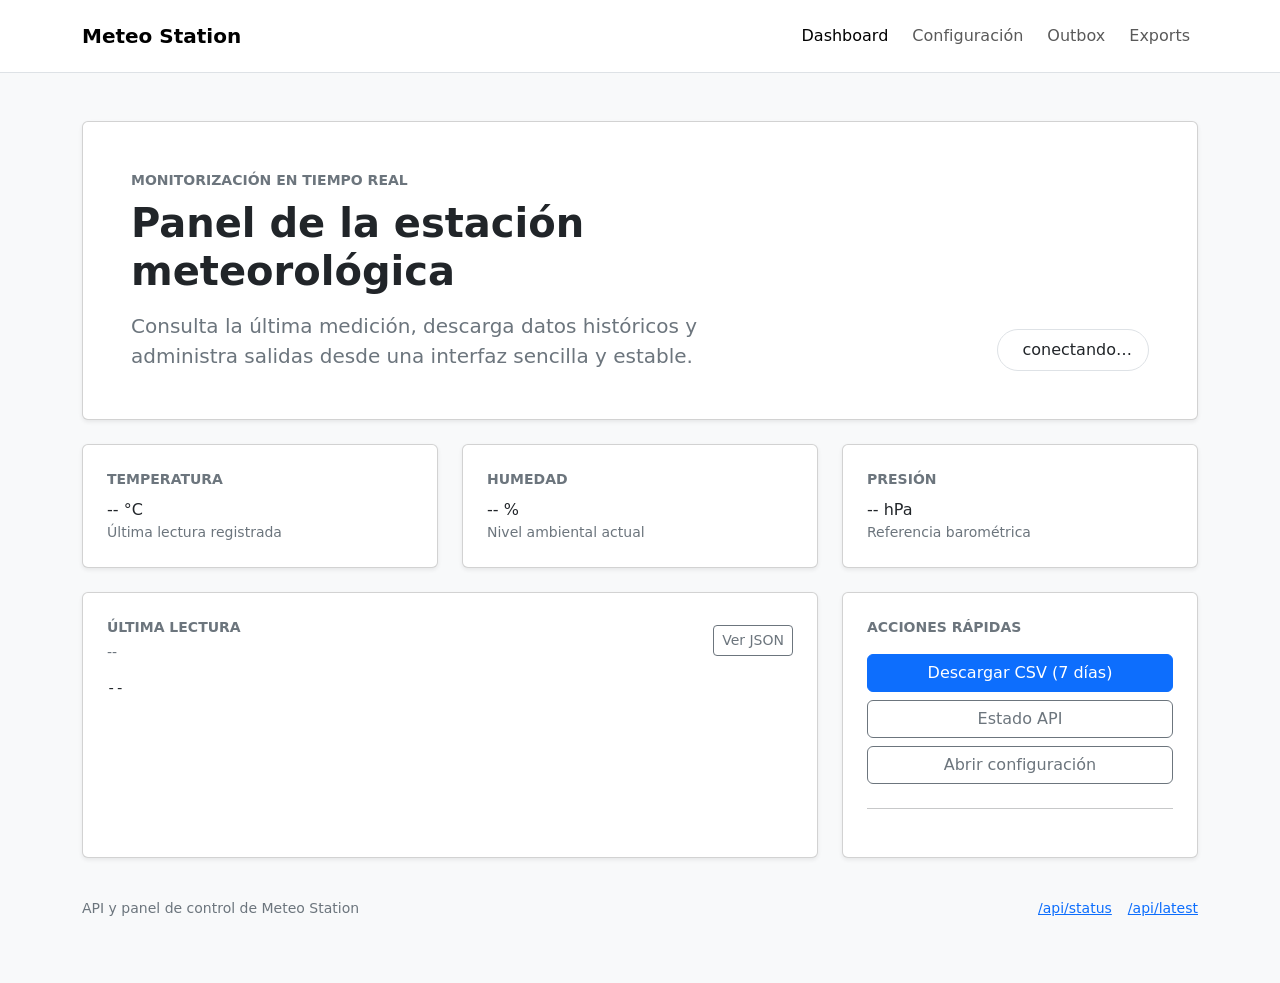
==== api/static/index.html @ b220493e "Add REST API with FastAPI: status, config, outbox, and export endpoints" ====
<!doctype html>
<html lang="es">
<head>
  <meta charset="utf-8" />
  <meta name="viewport" content="width=device-width,initial-scale=1" />
  <meta name="description" content="Panel de monitorización de la estación meteorológica" />
  <title>Meteo Station</title>
  <link href="https://cdn.jsdelivr.net/npm/bootstrap@5.3.3/dist/css/bootstrap.min.css" rel="stylesheet" integrity="sha384-QWTKZyjpPEjISv5WaRU9OFeRpok6YctnYmDr5pNlyT2bRjXh0JMhjY6hW+ALEwIH" crossorigin="anonymous">
  <link rel="stylesheet" href="/style.css" />
</head>
<body class="bg-body-tertiary">
  <nav class="navbar navbar-expand-lg bg-body border-bottom sticky-top">
    <div class="container py-2">
      <a class="navbar-brand fw-semibold" href="/">Meteo Station</a>
      <button class="navbar-toggler" type="button" data-bs-toggle="collapse" data-bs-target="#mainNav" aria-controls="mainNav" aria-expanded="false" aria-label="Alternar navegación">
        <span class="navbar-toggler-icon"></span>
      </button>
      <div class="collapse navbar-collapse" id="mainNav">
        <div class="navbar-nav ms-auto gap-lg-2">
          <a class="nav-link active" href="/">Dashboard</a>
          <a class="nav-link" href="/settings.html">Configuración</a>
          <a class="nav-link" href="/outbox.html">Outbox</a>
          <a class="nav-link" href="/exports.html">Exports</a>
        </div>
      </div>
    </div>
  </nav>

  <main class="container py-4 py-lg-5">
    <section class="card shadow-sm mb-4">
      <div class="card-body p-4 p-lg-5">
      <div class="row align-items-end g-4">
        <div class="col-lg-8">
          <div class="text-uppercase text-secondary small fw-semibold mb-2">Monitorización en tiempo real</div>
          <h1 class="display-6 fw-semibold mb-3">Panel de la estación meteorológica</h1>
          <p class="lead text-secondary mb-0">Consulta la última medición, descarga datos históricos y administra salidas desde una interfaz sencilla y estable.</p>
        </div>
        <div class="col-lg-4 text-lg-end">
          <div class="d-inline-flex align-items-center gap-2 px-3 py-2 border rounded-pill bg-body">
            <span id="statusDot" class="dot"></span>
            <span id="statusText">conectando…</span>
          </div>
        </div>
      </div>
      </div>
    </section>

    <section class="row g-3 g-lg-4 mb-4">
      <div class="col-md-4">
        <div class="card shadow-sm h-100">
          <div class="card-body p-4">
          <div class="small text-uppercase text-secondary fw-semibold mb-2">Temperatura</div>
          <div class="value"><span id="temp">--</span> <span class="unit">°C</span></div>
          <div class="small text-secondary mb-0">Última lectura registrada</div>
          </div>
        </div>
      </div>
      <div class="col-md-4">
        <div class="card shadow-sm h-100">
          <div class="card-body p-4">
          <div class="small text-uppercase text-secondary fw-semibold mb-2">Humedad</div>
          <div class="value"><span id="hum">--</span> <span class="unit">%</span></div>
          <div class="small text-secondary mb-0">Nivel ambiental actual</div>
          </div>
        </div>
      </div>
      <div class="col-md-4">
        <div class="card shadow-sm h-100">
          <div class="card-body p-4">
          <div class="small text-uppercase text-secondary fw-semibold mb-2">Presión</div>
          <div class="value"><span id="pres">--</span> <span class="unit">hPa</span></div>
          <div class="small text-secondary mb-0">Referencia barométrica</div>
          </div>
        </div>
      </div>
    </section>

    <section class="row g-4 align-items-stretch mb-4">
      <div class="col-lg-8">
        <div class="card shadow-sm h-100">
          <div class="card-body p-4">
          <div class="d-flex justify-content-between align-items-center gap-3 mb-3">
            <div>
              <div class="small text-uppercase text-secondary fw-semibold mb-1">Última lectura</div>
              <div class="small text-secondary mb-0"><span id="lastTs">--</span></div>
            </div>
            <a class="btn btn-outline-secondary btn-sm" href="/api/latest" target="_blank" rel="noreferrer">Ver JSON</a>
          </div>
          <pre id="raw" class="pre mb-0">--</pre>
          </div>
        </div>
      </div>

      <div class="col-lg-4">
        <div class="card shadow-sm h-100">
          <div class="card-body p-4">
          <div class="small text-uppercase text-secondary fw-semibold mb-3">Acciones rápidas</div>
          <div class="d-grid gap-2">
            <a class="btn btn-primary" href="/api/export.csv?days=7">Descargar CSV (7 días)</a>
            <a class="btn btn-outline-secondary" href="/api/status" target="_blank" rel="noreferrer">Estado API</a>
            <a class="btn btn-outline-secondary" href="/settings.html">Abrir configuración</a>
          </div>
          <hr class="my-4">
        </div>
      </div>
    </section>

    <footer class="d-flex flex-wrap justify-content-between align-items-center gap-2 py-3 text-secondary small">
      <span>API y panel de control de Meteo Station</span>
      <div class="d-flex gap-3">
        <a href="/api/status" target="_blank" rel="noreferrer">/api/status</a>
        <a href="/api/latest" target="_blank" rel="noreferrer">/api/latest</a>
      </div>
    </footer>
  </main>

  <script src="https://cdn.jsdelivr.net/npm/bootstrap@5.3.3/dist/js/bootstrap.bundle.min.js" integrity="sha384-YvpcrYf0tY3lHB60NNkmXc5s9fDVZLESaAA55NDzOxhy9GkcIdslK1N7N6jIeHz" crossorigin="anonymous"></script>
  <script src="/app.js"></script>
</body>
</html>
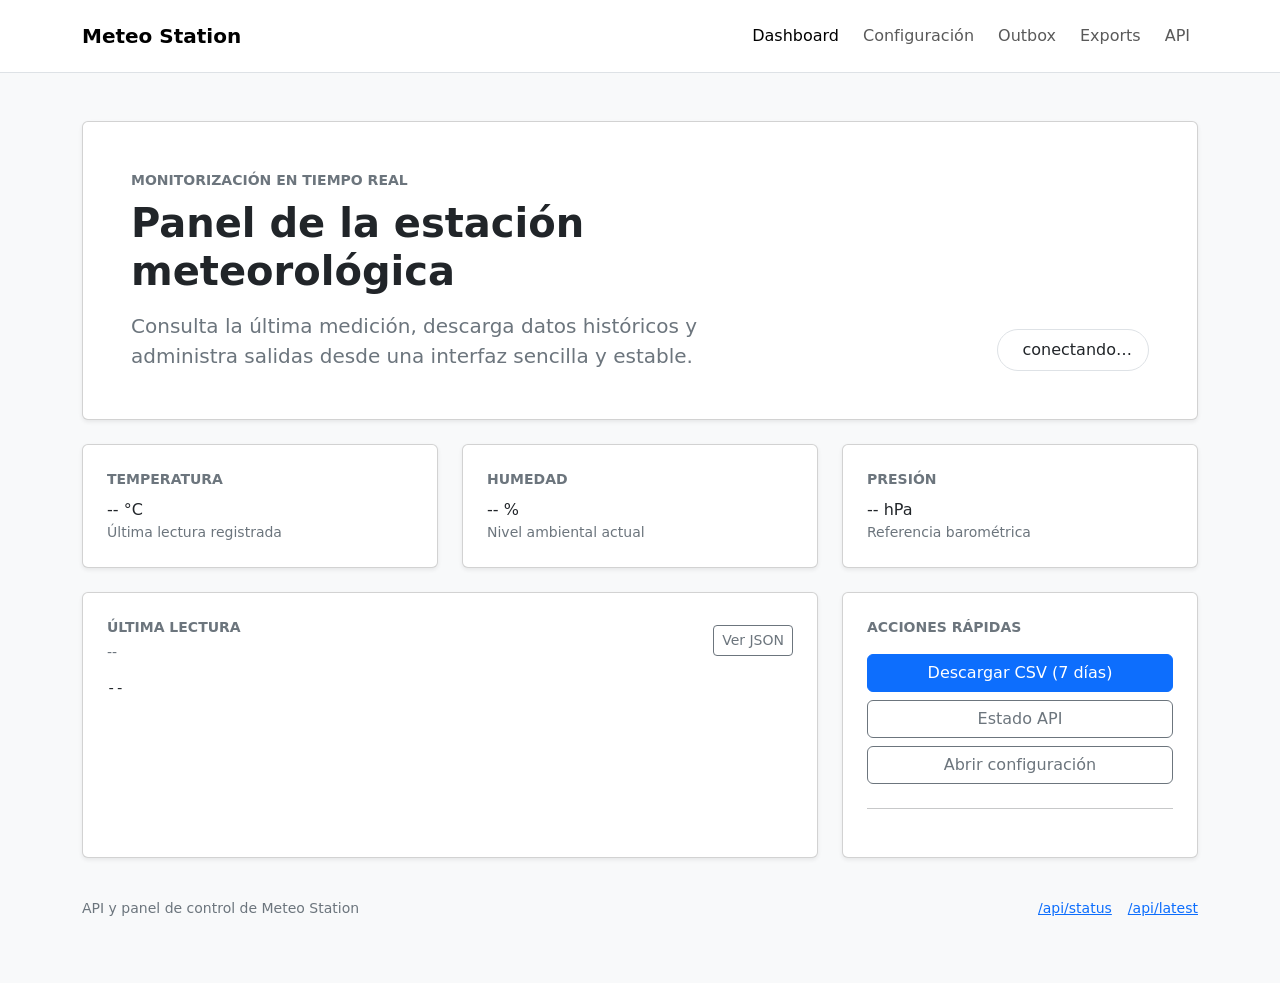
==== commit 714fee26: "Improve navigation and API documentation rendering" ====
--- a/api/static/index.html
+++ b/api/static/index.html
@@ -21,6 +21,7 @@
           <a class="nav-link" href="/settings.html">Configuración</a>
           <a class="nav-link" href="/outbox.html">Outbox</a>
           <a class="nav-link" href="/exports.html">Exports</a>
+          <a class="nav-link" href="/api.html">API</a>
         </div>
       </div>
     </div>
@@ -117,4 +118,4 @@
   <script src="https://cdn.jsdelivr.net/npm/bootstrap@5.3.3/dist/js/bootstrap.bundle.min.js" integrity="sha384-YvpcrYf0tY3lHB60NNkmXc5s9fDVZLESaAA55NDzOxhy9GkcIdslK1N7N6jIeHz" crossorigin="anonymous"></script>
   <script src="/app.js"></script>
 </body>
-</html>
+</html>
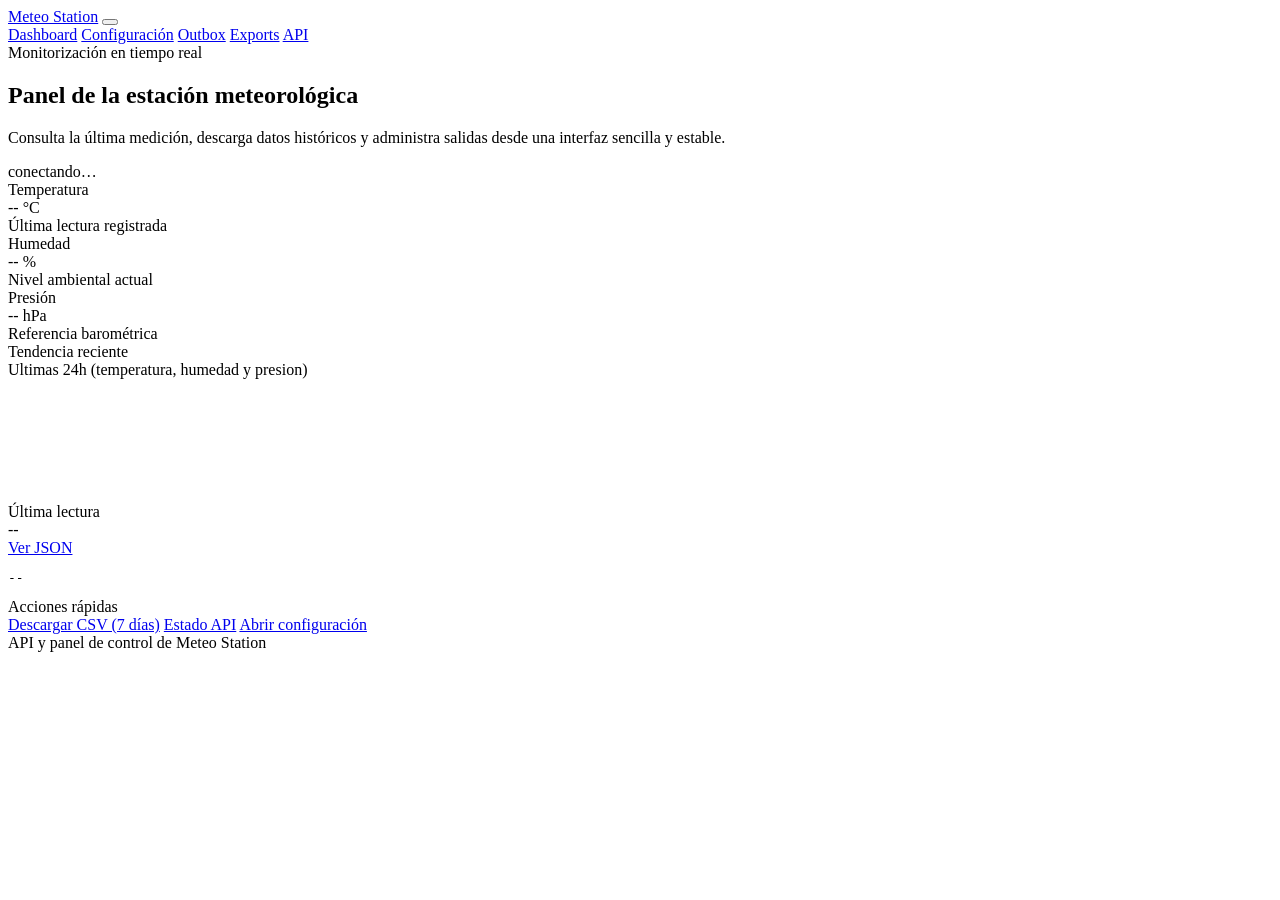
==== commit cd8ee731: "Add dashboard charts, local vendor libs, and robustness fixes" ====
--- a/api/static/index.html
+++ b/api/static/index.html
@@ -5,7 +5,7 @@
   <meta name="viewport" content="width=device-width,initial-scale=1" />
   <meta name="description" content="Panel de monitorización de la estación meteorológica" />
   <title>Meteo Station</title>
-  <link href="https://cdn.jsdelivr.net/npm/bootstrap@5.3.3/dist/css/bootstrap.min.css" rel="stylesheet" integrity="sha384-QWTKZyjpPEjISv5WaRU9OFeRpok6YctnYmDr5pNlyT2bRjXh0JMhjY6hW+ALEwIH" crossorigin="anonymous">
+  <link href="/vendor/bootstrap/bootstrap.min.css" rel="stylesheet">
   <link rel="stylesheet" href="/style.css" />
 </head>
 <body class="bg-body-tertiary">
@@ -77,6 +77,22 @@
     </section>
 
     <section class="row g-4 align-items-stretch mb-4">
+      <div class="col-12">
+        <div class="card shadow-sm">
+          <div class="card-body p-4">
+            <div class="d-flex justify-content-between align-items-center gap-3 mb-3">
+              <div>
+                <div class="small text-uppercase text-secondary fw-semibold mb-1">Tendencia reciente</div>
+                <div class="small text-secondary mb-0">Ultimas 24h (temperatura, humedad y presion)</div>
+              </div>
+            </div>
+            <div class="chart-wrap">
+              <canvas id="historyChart" height="120"></canvas>
+            </div>
+          </div>
+        </div>
+      </div>
+
       <div class="col-lg-8">
         <div class="card shadow-sm h-100">
           <div class="card-body p-4">
@@ -101,21 +117,17 @@
             <a class="btn btn-outline-secondary" href="/api/status" target="_blank" rel="noreferrer">Estado API</a>
             <a class="btn btn-outline-secondary" href="/settings.html">Abrir configuración</a>
           </div>
-          <hr class="my-4">
         </div>
       </div>
     </section>
 
     <footer class="d-flex flex-wrap justify-content-between align-items-center gap-2 py-3 text-secondary small">
       <span>API y panel de control de Meteo Station</span>
-      <div class="d-flex gap-3">
-        <a href="/api/status" target="_blank" rel="noreferrer">/api/status</a>
-        <a href="/api/latest" target="_blank" rel="noreferrer">/api/latest</a>
-      </div>
     </footer>
   </main>
 
-  <script src="https://cdn.jsdelivr.net/npm/bootstrap@5.3.3/dist/js/bootstrap.bundle.min.js" integrity="sha384-YvpcrYf0tY3lHB60NNkmXc5s9fDVZLESaAA55NDzOxhy9GkcIdslK1N7N6jIeHz" crossorigin="anonymous"></script>
+  <script src="/vendor/bootstrap/bootstrap.bundle.min.js"></script>
+  <script src="/vendor/chart/chart.umd.min.js"></script>
   <script src="/app.js"></script>
 </body>
 </html>
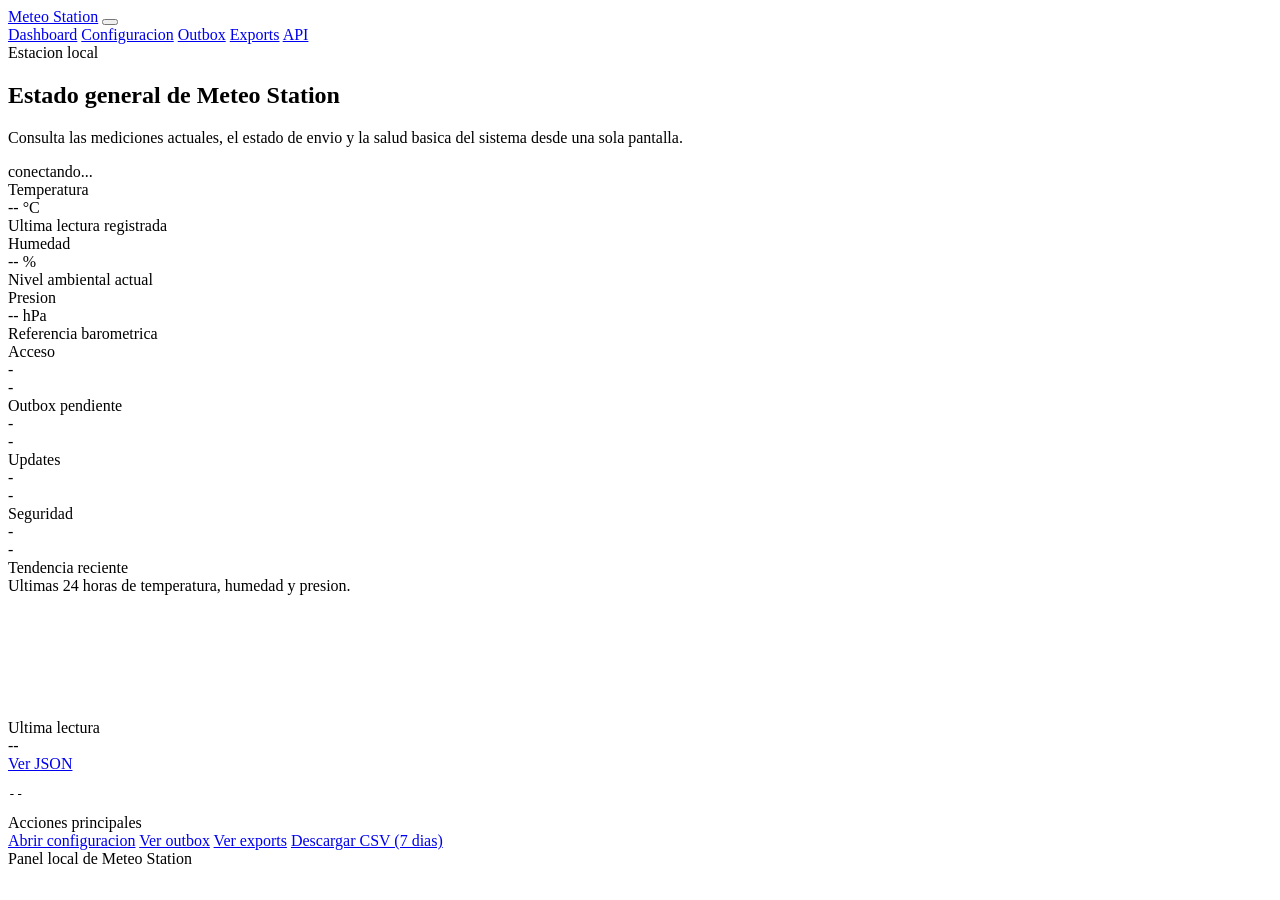
==== commit 2fb8af87: "Refactor local-first admin UX and remote operations" ====
--- a/api/static/index.html
+++ b/api/static/index.html
@@ -3,7 +3,7 @@
 <head>
   <meta charset="utf-8" />
   <meta name="viewport" content="width=device-width,initial-scale=1" />
-  <meta name="description" content="Panel de monitorización de la estación meteorológica" />
+  <meta name="description" content="Panel local de Meteo Station" />
   <title>Meteo Station</title>
   <link href="/vendor/bootstrap/bootstrap.min.css" rel="stylesheet">
   <link rel="stylesheet" href="/style.css" />
@@ -12,13 +12,13 @@
   <nav class="navbar navbar-expand-lg bg-body border-bottom sticky-top">
     <div class="container py-2">
       <a class="navbar-brand fw-semibold" href="/">Meteo Station</a>
-      <button class="navbar-toggler" type="button" data-bs-toggle="collapse" data-bs-target="#mainNav" aria-controls="mainNav" aria-expanded="false" aria-label="Alternar navegación">
+      <button class="navbar-toggler" type="button" data-bs-toggle="collapse" data-bs-target="#mainNav" aria-controls="mainNav" aria-expanded="false" aria-label="Alternar navegacion">
         <span class="navbar-toggler-icon"></span>
       </button>
       <div class="collapse navbar-collapse" id="mainNav">
         <div class="navbar-nav ms-auto gap-lg-2">
           <a class="nav-link active" href="/">Dashboard</a>
-          <a class="nav-link" href="/settings.html">Configuración</a>
+          <a class="nav-link" href="/settings.html">Configuracion</a>
           <a class="nav-link" href="/outbox.html">Outbox</a>
           <a class="nav-link" href="/exports.html">Exports</a>
           <a class="nav-link" href="/api.html">API</a>
@@ -30,47 +30,88 @@
   <main class="container py-4 py-lg-5">
     <section class="card shadow-sm mb-4">
       <div class="card-body p-4 p-lg-5">
-      <div class="row align-items-end g-4">
-        <div class="col-lg-8">
-          <div class="text-uppercase text-secondary small fw-semibold mb-2">Monitorización en tiempo real</div>
-          <h1 class="display-6 fw-semibold mb-3">Panel de la estación meteorológica</h1>
-          <p class="lead text-secondary mb-0">Consulta la última medición, descarga datos históricos y administra salidas desde una interfaz sencilla y estable.</p>
-        </div>
-        <div class="col-lg-4 text-lg-end">
-          <div class="d-inline-flex align-items-center gap-2 px-3 py-2 border rounded-pill bg-body">
-            <span id="statusDot" class="dot"></span>
-            <span id="statusText">conectando…</span>
+        <div class="row g-4 align-items-center">
+          <div class="col-lg-8">
+            <div class="text-uppercase text-secondary small fw-semibold mb-2">Estacion local</div>
+            <h1 class="display-6 fw-semibold mb-3">Estado general de Meteo Station</h1>
+            <p class="lead text-secondary mb-0">
+              Consulta las mediciones actuales, el estado de envio y la salud basica del sistema desde una sola pantalla.
+            </p>
+          </div>
+          <div class="col-lg-4 text-lg-end">
+            <div class="d-inline-flex align-items-center gap-2 px-3 py-2 border rounded-pill bg-body">
+              <span id="statusDot" class="dot"></span>
+              <span id="statusText">conectando...</span>
+            </div>
           </div>
         </div>
       </div>
-      </div>
     </section>
 
-    <section class="row g-3 g-lg-4 mb-4">
+    <section class="row g-3 mb-4">
       <div class="col-md-4">
         <div class="card shadow-sm h-100">
           <div class="card-body p-4">
-          <div class="small text-uppercase text-secondary fw-semibold mb-2">Temperatura</div>
-          <div class="value"><span id="temp">--</span> <span class="unit">°C</span></div>
-          <div class="small text-secondary mb-0">Última lectura registrada</div>
+            <div class="small text-uppercase text-secondary fw-semibold mb-2">Temperatura</div>
+            <div class="value"><span id="temp">--</span> <span class="unit">°C</span></div>
+            <div class="small text-secondary">Ultima lectura registrada</div>
           </div>
         </div>
       </div>
       <div class="col-md-4">
         <div class="card shadow-sm h-100">
           <div class="card-body p-4">
-          <div class="small text-uppercase text-secondary fw-semibold mb-2">Humedad</div>
-          <div class="value"><span id="hum">--</span> <span class="unit">%</span></div>
-          <div class="small text-secondary mb-0">Nivel ambiental actual</div>
+            <div class="small text-uppercase text-secondary fw-semibold mb-2">Humedad</div>
+            <div class="value"><span id="hum">--</span> <span class="unit">%</span></div>
+            <div class="small text-secondary">Nivel ambiental actual</div>
           </div>
         </div>
       </div>
       <div class="col-md-4">
         <div class="card shadow-sm h-100">
           <div class="card-body p-4">
-          <div class="small text-uppercase text-secondary fw-semibold mb-2">Presión</div>
-          <div class="value"><span id="pres">--</span> <span class="unit">hPa</span></div>
-          <div class="small text-secondary mb-0">Referencia barométrica</div>
+            <div class="small text-uppercase text-secondary fw-semibold mb-2">Presion</div>
+            <div class="value"><span id="pres">--</span> <span class="unit">hPa</span></div>
+            <div class="small text-secondary">Referencia barometrica</div>
+          </div>
+        </div>
+      </div>
+    </section>
+
+    <section class="row g-3 mb-4">
+      <div class="col-sm-6 col-xl-3">
+        <div class="card shadow-sm h-100">
+          <div class="card-body">
+            <div class="small text-secondary">Acceso</div>
+            <div class="fw-semibold" id="accessMode">-</div>
+            <div class="small text-secondary" id="accessOrigin">-</div>
+          </div>
+        </div>
+      </div>
+      <div class="col-sm-6 col-xl-3">
+        <div class="card shadow-sm h-100">
+          <div class="card-body">
+            <div class="small text-secondary">Outbox pendiente</div>
+            <div class="fw-semibold" id="queuePending">-</div>
+            <div class="small text-secondary" id="queueFailed">-</div>
+          </div>
+        </div>
+      </div>
+      <div class="col-sm-6 col-xl-3">
+        <div class="card shadow-sm h-100">
+          <div class="card-body">
+            <div class="small text-secondary">Updates</div>
+            <div class="fw-semibold" id="updateState">-</div>
+            <div class="small text-secondary" id="updateVersion">-</div>
+          </div>
+        </div>
+      </div>
+      <div class="col-sm-6 col-xl-3">
+        <div class="card shadow-sm h-100">
+          <div class="card-body">
+            <div class="small text-secondary">Seguridad</div>
+            <div class="fw-semibold" id="securityState">-</div>
+            <div class="small text-secondary" id="securityHint">-</div>
           </div>
         </div>
       </div>
@@ -80,12 +121,8 @@
       <div class="col-12">
         <div class="card shadow-sm">
           <div class="card-body p-4">
-            <div class="d-flex justify-content-between align-items-center gap-3 mb-3">
-              <div>
-                <div class="small text-uppercase text-secondary fw-semibold mb-1">Tendencia reciente</div>
-                <div class="small text-secondary mb-0">Ultimas 24h (temperatura, humedad y presion)</div>
-              </div>
-            </div>
+            <div class="small text-uppercase text-secondary fw-semibold mb-1">Tendencia reciente</div>
+            <div class="small text-secondary mb-3">Ultimas 24 horas de temperatura, humedad y presion.</div>
             <div class="chart-wrap">
               <canvas id="historyChart" height="120"></canvas>
             </div>
@@ -96,14 +133,14 @@
       <div class="col-lg-8">
         <div class="card shadow-sm h-100">
           <div class="card-body p-4">
-          <div class="d-flex justify-content-between align-items-center gap-3 mb-3">
-            <div>
-              <div class="small text-uppercase text-secondary fw-semibold mb-1">Última lectura</div>
-              <div class="small text-secondary mb-0"><span id="lastTs">--</span></div>
+            <div class="d-flex justify-content-between align-items-center gap-3 mb-3">
+              <div>
+                <div class="small text-uppercase text-secondary fw-semibold mb-1">Ultima lectura</div>
+                <div class="small text-secondary"><span id="lastTs">--</span></div>
+              </div>
+              <a class="btn btn-outline-secondary btn-sm" href="/api/latest" target="_blank" rel="noreferrer">Ver JSON</a>
             </div>
-            <a class="btn btn-outline-secondary btn-sm" href="/api/latest" target="_blank" rel="noreferrer">Ver JSON</a>
-          </div>
-          <pre id="raw" class="pre mb-0">--</pre>
+            <pre id="raw" class="pre mb-0">--</pre>
           </div>
         </div>
       </div>
@@ -111,23 +148,25 @@
       <div class="col-lg-4">
         <div class="card shadow-sm h-100">
           <div class="card-body p-4">
-          <div class="small text-uppercase text-secondary fw-semibold mb-3">Acciones rápidas</div>
-          <div class="d-grid gap-2">
-            <a class="btn btn-primary" href="/api/export.csv?days=7">Descargar CSV (7 días)</a>
-            <a class="btn btn-outline-secondary" href="/api/status" target="_blank" rel="noreferrer">Estado API</a>
-            <a class="btn btn-outline-secondary" href="/settings.html">Abrir configuración</a>
+            <div class="small text-uppercase text-secondary fw-semibold mb-3">Acciones principales</div>
+            <div class="d-grid gap-2">
+              <a class="btn btn-primary" href="/settings.html">Abrir configuracion</a>
+              <a class="btn btn-outline-secondary" href="/outbox.html">Ver outbox</a>
+              <a class="btn btn-outline-secondary" href="/exports.html">Ver exports</a>
+              <a class="btn btn-outline-secondary" href="/api/export.csv?days=7">Descargar CSV (7 dias)</a>
+            </div>
           </div>
         </div>
       </div>
     </section>
 
-    <footer class="d-flex flex-wrap justify-content-between align-items-center gap-2 py-3 text-secondary small">
-      <span>API y panel de control de Meteo Station</span>
+    <footer class="py-3 text-secondary small">
+      Panel local de Meteo Station
     </footer>
   </main>
 
   <script src="/vendor/bootstrap/bootstrap.bundle.min.js"></script>
   <script src="/vendor/chart/chart.umd.min.js"></script>
-  <script src="/app.js"></script>
+  <script src="/js/app.js"></script>
 </body>
-</html>+</html>
